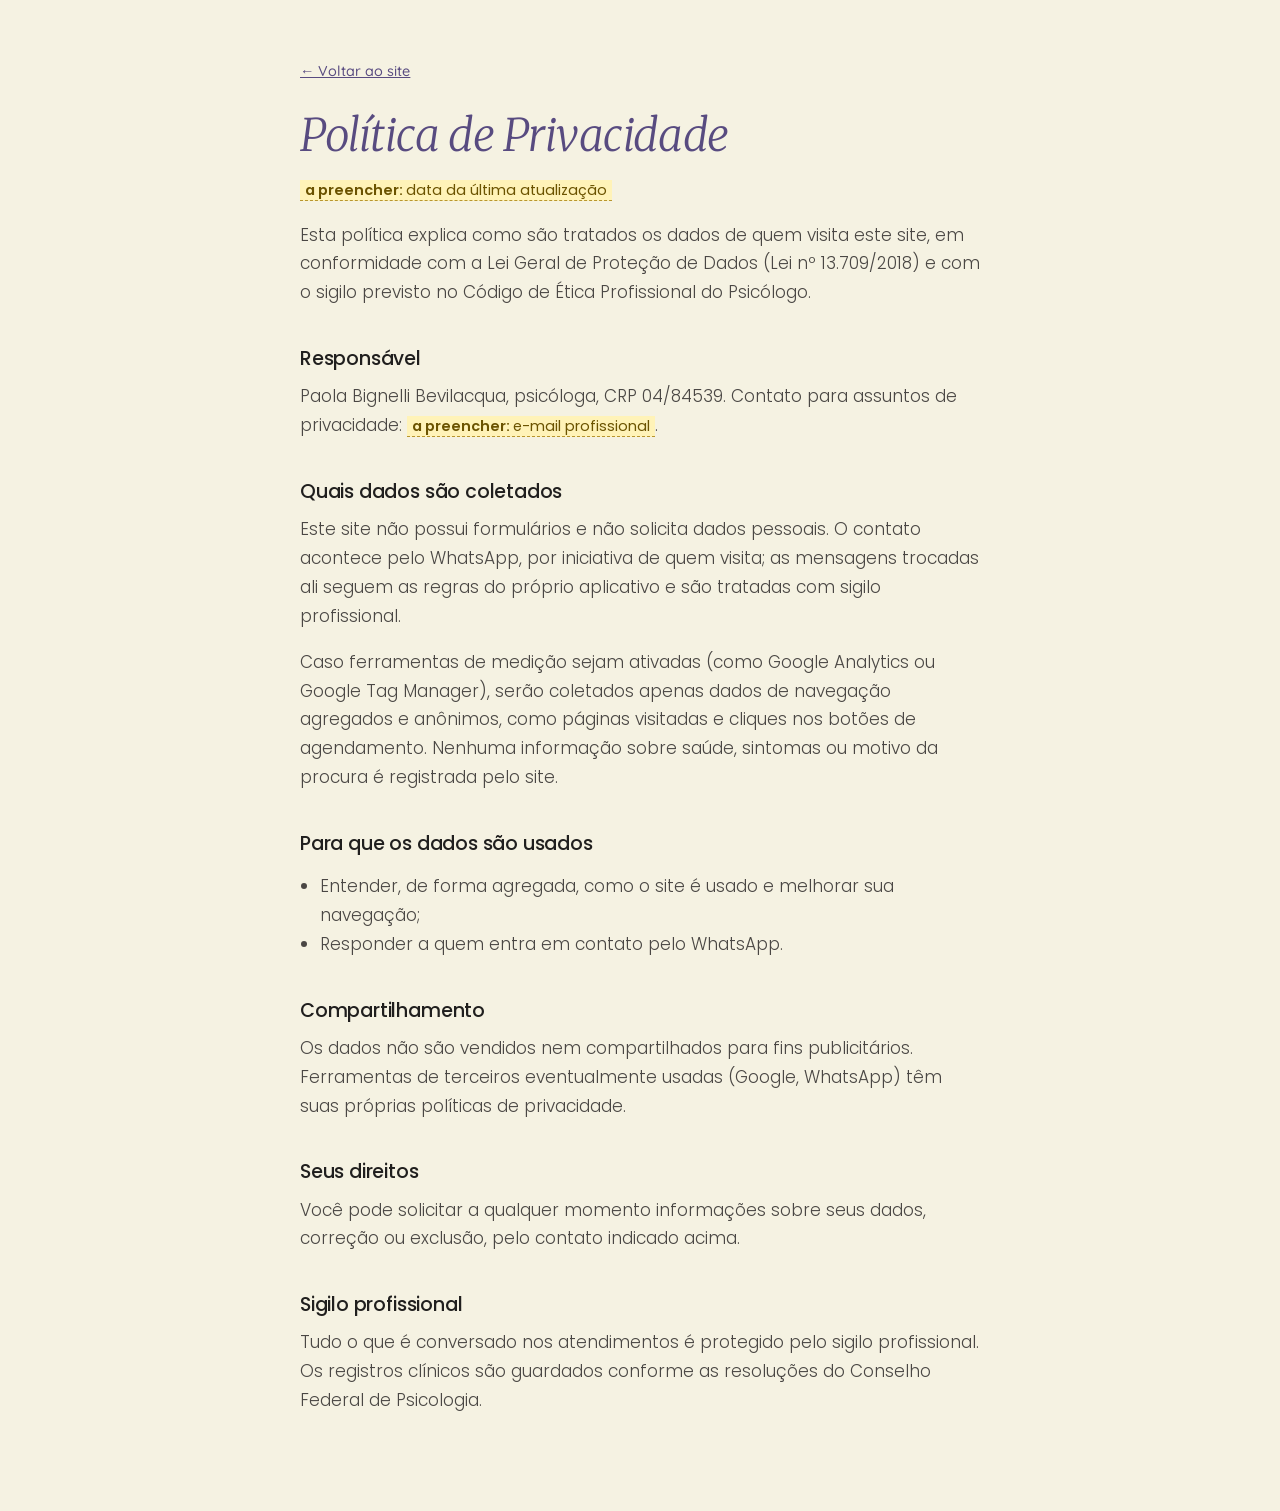
==== politica-de-privacidade.html @ f3b0ea05 "feat: landing page da Paola Bevilacqua Site estatico com as 9 secoes do briefing, identidade visual " ====
<!doctype html>
<html lang="pt-BR">
<head>
  <meta charset="utf-8">
  <meta name="viewport" content="width=device-width, initial-scale=1">
  <title>Política de Privacidade | Paola Bevilacqua</title>
  <meta name="robots" content="noindex">
  <link rel="icon" href="assets/favicon.svg" type="image/svg+xml">
  <link rel="preconnect" href="https://fonts.googleapis.com">
  <link rel="preconnect" href="https://fonts.gstatic.com" crossorigin>
  <link href="https://fonts.googleapis.com/css2?family=Merriweather:ital,wght@1,300;1,400&family=Poppins:wght@300;400;500;600&family=Quicksand:wght@500;600&display=swap" rel="stylesheet">
  <link rel="stylesheet" href="styles.css">
  <style>
    .doc { padding: 56px 0 96px; }
    .doc .wrap { max-width: 760px; }
    .doc h1 { font: italic 300 clamp(2rem, 5vw, 2.8rem)/1.2 var(--f-serif); color: var(--roxo); margin: 24px 0 12px; }
    .doc h2 { font-size: 1.2rem; margin: 40px 0 12px; }
    .doc p, .doc li { color: var(--tinta-2); }
    .doc ul { padding-left: 1.2em; }
    .voltar { font: 500 .9rem/1 var(--f-apoio); color: var(--roxo); }
  </style>
</head>
<body>
  <main class="doc">
    <div class="wrap">
      <a class="voltar" href="index.html">← Voltar ao site</a>
      <h1>Política de Privacidade</h1>
      <p><span class="pendente">data da última atualização</span></p>

      <p>Esta política explica como são tratados os dados de quem visita este site, em conformidade com a Lei Geral de Proteção de Dados (Lei nº 13.709/2018) e com o sigilo previsto no Código de Ética Profissional do Psicólogo.</p>

      <h2>Responsável</h2>
      <p>Paola Bignelli Bevilacqua, psicóloga, CRP 04/84539. Contato para assuntos de privacidade: <span class="pendente">e-mail profissional</span>.</p>

      <h2>Quais dados são coletados</h2>
      <p>Este site não possui formulários e não solicita dados pessoais. O contato acontece pelo WhatsApp, por iniciativa de quem visita; as mensagens trocadas ali seguem as regras do próprio aplicativo e são tratadas com sigilo profissional.</p>
      <p>Caso ferramentas de medição sejam ativadas (como Google Analytics ou Google Tag Manager), serão coletados apenas dados de navegação agregados e anônimos, como páginas visitadas e cliques nos botões de agendamento. Nenhuma informação sobre saúde, sintomas ou motivo da procura é registrada pelo site.</p>

      <h2>Para que os dados são usados</h2>
      <ul>
        <li>Entender, de forma agregada, como o site é usado e melhorar sua navegação;</li>
        <li>Responder a quem entra em contato pelo WhatsApp.</li>
      </ul>

      <h2>Compartilhamento</h2>
      <p>Os dados não são vendidos nem compartilhados para fins publicitários. Ferramentas de terceiros eventualmente usadas (Google, WhatsApp) têm suas próprias políticas de privacidade.</p>

      <h2>Seus direitos</h2>
      <p>Você pode solicitar a qualquer momento informações sobre seus dados, correção ou exclusão, pelo contato indicado acima.</p>

      <h2>Sigilo profissional</h2>
      <p>Tudo o que é conversado nos atendimentos é protegido pelo sigilo profissional. Os registros clínicos são guardados conforme as resoluções do Conselho Federal de Psicologia.</p>
    </div>
  </main>
</body>
</html>
---- styles.css ----
/* Paleta e tipografia do manual de marca (Projeto de Branding, p. 45-46) */
:root {
  --creme: #F5F2E2;
  --creme-2: #FBF9F1;
  --teal: #6895A5;          /* decorativo e títulos grandes */
  --teal-fundo: #46707F;    /* fundo com texto creme (contraste AA) */
  --teal-texto: #3D6474;    /* texto em teal sobre creme */
  --roxo: #584B80;
  --roxo-escuro: #463B69;
  --tinta: #201F1E;
  --tinta-2: #4A4744;
  --linha: rgba(32, 31, 30, .14);

  --f-sans: "Poppins", system-ui, -apple-system, "Segoe UI", sans-serif;
  --f-apoio: "Quicksand", "Poppins", sans-serif;
  --f-serif: "Merriweather", Georgia, serif;

  --gutter: 20px;
  --raio: 4px;
}

*, *::before, *::after { box-sizing: border-box; }
html { scroll-behavior: smooth; scroll-padding-top: 84px; -webkit-text-size-adjust: 100%; }
body {
  margin: 0;
  background: var(--creme);
  color: var(--tinta);
  font: 300 1.0625rem/1.7 var(--f-sans);
  -webkit-font-smoothing: antialiased;
  overflow-x: hidden;
}
img { max-width: 100%; display: block; }
a { color: inherit; }
h1, h2, h3 { margin: 0; font-weight: 500; line-height: 1.2; letter-spacing: -.01em; }
p { margin: 0 0 1em; }
p:last-child { margin-bottom: 0; }

.wrap { width: 100%; max-width: 1160px; margin: 0 auto; padding: 0 var(--gutter); }
@media (min-width: 768px) { :root { --gutter: 40px; } }

.skip { position: absolute; left: -999px; top: 8px; background: var(--roxo); color: var(--creme); padding: 8px 14px; z-index: 100; }
.skip:focus { left: 8px; }
:focus-visible { outline: 2px solid var(--roxo); outline-offset: 3px; }

.serif { font-family: var(--f-serif); font-style: italic; font-weight: 300; letter-spacing: 0; }

/* ---------- Botões ---------- */
.btn {
  display: inline-flex; align-items: center; justify-content: center; gap: .5em;
  min-height: 50px; padding: .8em 1.6em;
  background: var(--roxo); color: var(--creme);
  font: 500 1rem/1.2 var(--f-sans); text-decoration: none;
  border: 1px solid var(--roxo); border-radius: 999px;
  transition: background .25s, color .25s, transform .25s;
}
.btn:hover { background: var(--roxo-escuro); transform: translateY(-1px); }
.btn--ghost { background: transparent; color: var(--tinta); border-color: rgba(32,31,30,.35); }
.btn--ghost:hover { background: var(--tinta); color: var(--creme); }
.btn--claro { background: var(--creme); color: var(--roxo); border-color: var(--creme); }
.btn--claro:hover { background: #fff; }
.btn--sm { min-height: 42px; padding: .55em 1.2em; font-size: .9rem; }

/* Etiqueta: recurso do manual (caixa creme, borda pontilhada, leve rotação) */
.etiqueta {
  display: inline-block; margin: 0;
  background: var(--creme); color: var(--roxo);
  border: 1px dotted var(--tinta);
  padding: .35em .9em;
  font: italic 300 1.15rem/1.3 var(--f-sans);
  transform: rotate(-1.5deg);
  text-decoration: underline; text-underline-offset: 4px; text-decoration-thickness: 1px;
}
.etiqueta strong { font-weight: 600; }

.sobrelinha {
  font: 600 .8rem/1.4 var(--f-apoio); letter-spacing: .14em; text-transform: uppercase;
  color: var(--teal-texto); margin-bottom: 1rem;
}

.pendente {
  background: #FFF3B8; color: #6B5300; border-bottom: 1px dashed #B8962E;
  font-size: .85em; padding: 0 .35em; font-weight: 400;
}
.pendente::before { content: "a preencher: "; font-weight: 600; }

/* ---------- Topo ---------- */
.topo {
  position: sticky; top: 0; z-index: 20;
  background: rgba(245, 242, 226, .88);
  backdrop-filter: blur(10px); -webkit-backdrop-filter: blur(10px);
  border-bottom: 1px solid transparent; transition: border-color .3s;
}
.topo.rolou { border-bottom-color: var(--linha); }
.topo__in { display: flex; align-items: center; justify-content: space-between; gap: 16px; height: 72px; }
.marca { display: flex; align-items: center; gap: 10px; text-decoration: none; }
.marca img { width: 42px; height: auto; }
.marca__txt { display: flex; flex-direction: column; line-height: 1.15; }
.marca__txt strong { font-weight: 500; font-size: .98rem; }
.marca__txt small { font: 500 .72rem/1.3 var(--f-apoio); letter-spacing: .08em; color: var(--tinta-2); text-transform: uppercase; }
.menu { display: none; gap: 28px; }
.menu a { text-decoration: none; font-size: .92rem; font-weight: 400; color: var(--tinta-2); }
.menu a:hover { color: var(--roxo); }
@media (min-width: 920px) { .menu { display: flex; } }
.marca__txt strong, .btn { white-space: nowrap; }
@media (max-width: 420px) { .topo .so-largo { display: none; } .topo .btn--sm { padding: .5em 1.1em; } }

/* ---------- Hero ---------- */
.hero { padding: 40px 0 72px; position: relative; overflow: hidden; }
.hero::before { /* meia-lua roxa do manual (p. 3 do quadro de fundo) */
  content: ""; position: absolute; right: -180px; top: 120px;
  width: 420px; height: 420px; border-radius: 50%;
  border: 46px solid var(--teal); opacity: .16;
}
.hero__grid { display: grid; gap: 48px; align-items: center; position: relative; }
.hero__nome { font: 500 1rem/1.3 var(--f-sans); letter-spacing: .01em; margin-bottom: 22px; }
.hero__nome span { display: block; font: 600 .78rem/1.4 var(--f-apoio); letter-spacing: .14em; text-transform: uppercase; color: var(--teal-texto); margin-top: 4px; }
.hero__frase {
  font: italic 300 clamp(2.15rem, 6.4vw, 3.9rem)/1.12 var(--f-serif);
  color: var(--roxo); margin-bottom: 26px; max-width: 14ch;
}
.hero__lead { font-size: 1.08rem; color: var(--tinta-2); max-width: 36rem; margin-bottom: 32px; }
.hero__acoes { display: flex; flex-wrap: wrap; gap: 12px; margin-bottom: 22px; }
.hero__crp { font: 500 .82rem/1.5 var(--f-apoio); color: var(--tinta-2); letter-spacing: .02em; }

.hero__foto { margin: 0; position: relative; justify-self: center; width: min(100%, 420px); }
.hero__ceu {
  position: absolute; inset: 28px -22px -26px 34px;
  background: url("assets/ceu.webp") center/cover;
}
.hero__foto img { position: relative; width: 100%; height: auto; aspect-ratio: 497 / 677; object-fit: cover; }
.etiqueta--foto { position: absolute; left: -14px; bottom: 34px; font-size: 1.02rem; }

@media (max-width: 380px) { .hero__acoes .btn { width: 100%; } }
@media (max-width: 899px) {
  /* no celular a foto abre a página, num recorte horizontal no rosto */
  .hero { padding-top: 24px; }
  .hero::before { display: none; }
  .hero__grid { gap: 40px; }
  .hero__foto { order: -1; width: calc(100% - 22px); justify-self: start; }
  .hero__ceu { inset: 18px -22px -18px 22px; }
  .hero__foto img { aspect-ratio: 5 / 4; object-position: 50% 18%; }
  .etiqueta--foto { left: -6px; bottom: 18px; }
}
@media (min-width: 900px) {
  .hero { padding: 64px 0 112px; }
  .hero__grid { grid-template-columns: 1.15fr .85fr; gap: 72px; }
  .hero__foto { justify-self: end; }
}

/* ---------- Seções ---------- */
.sec { padding: 80px 0; position: relative; }
.sec--claro { background: var(--creme-2); }
.sec h2 { font-size: clamp(1.7rem, 3.8vw, 2.5rem); max-width: 22ch; }
.sec__cab { margin-bottom: 48px; max-width: 46rem; }
.sec__cab h2 { margin-bottom: 18px; }
.sec__intro { color: var(--tinta-2); font-size: 1.08rem; }
@media (min-width: 900px) { .sec { padding: 120px 0; } }

/* Identificação */
.demandas { list-style: none; margin: 0 0 56px; padding: 0; display: grid; gap: 1px; background: var(--linha); border: 1px solid var(--linha); }
.demanda { background: var(--creme-2); padding: 28px 26px 30px; }
.demanda h3 { font-size: 1.08rem; font-weight: 500; margin-bottom: 10px; color: var(--roxo); }
.demanda p { font: italic 300 1.02rem/1.6 var(--f-serif); color: var(--tinta-2); }
@media (min-width: 640px) { .demandas { grid-template-columns: repeat(2, 1fr); } }
@media (min-width: 980px) { .demandas { grid-template-columns: repeat(3, 1fr); } }

.ajuda { border-left: 3px solid var(--teal); padding: 4px 0 4px 26px; max-width: 46rem; }
.ajuda h3 { font-size: 1.3rem; margin-bottom: 12px; }
.ajuda p { color: var(--tinta-2); }

/* Sobre */
.sobre { display: grid; gap: 48px; align-items: start; }
.sobre__visual { margin: 0; }
.sobre__quadro {
  position: relative; aspect-ratio: 4 / 5; max-width: 440px;
  background: url("assets/textura-flor.webp") center/cover;
  display: flex; flex-direction: column; justify-content: flex-end; gap: 22px;
  padding: 34px;
}
.sobre__quadro::after { content: ""; position: absolute; inset: 0; background: linear-gradient(180deg, rgba(32,31,30,0) 35%, rgba(32,31,30,.42)); }
.sobre__quadro > * { position: relative; z-index: 1; }
.sobre__quadro img { width: 96px; filter: brightness(0) invert(95%) sepia(10%) saturate(300%); }
.sobre__quadro blockquote { margin: 0; color: var(--creme); font: italic 300 clamp(1.4rem, 2.6vw, 1.8rem)/1.3 var(--f-serif); max-width: 16ch; }
@media (max-width: 899px) { .sobre__quadro { aspect-ratio: 16 / 11; max-width: none; padding: 26px; } .sobre__quadro img { width: 72px; } }
.sobre__txt h2 { margin-bottom: 24px; }
.sobre__txt > p { color: var(--tinta-2); max-width: 38rem; }

.credenciais { margin: 36px 0 0; border-top: 1px solid var(--linha); }
.credenciais > div { display: grid; gap: 4px; padding: 16px 0; border-bottom: 1px solid var(--linha); }
.credenciais dt { font: 600 .76rem/1.4 var(--f-apoio); letter-spacing: .12em; text-transform: uppercase; color: var(--teal-texto); }
.credenciais dd { margin: 0; font-weight: 400; }
@media (min-width: 640px) { .credenciais > div { grid-template-columns: 210px 1fr; gap: 20px; } }
@media (min-width: 900px) { .sobre { grid-template-columns: .8fr 1.2fr; gap: 80px; } .sobre__visual { position: sticky; top: 110px; } }

/* Abordagem */
.sec--teal { background: var(--teal-fundo); color: var(--creme); overflow: hidden; }
.sec--teal h3 { color: #fff; }
.padrao { position: absolute; right: -90px; top: 60px; width: 520px; opacity: .08; filter: brightness(0) invert(1); pointer-events: none; }
.sec__cab--largo { max-width: 52rem; }
.sec__cab--largo .etiqueta { margin-bottom: 26px; }
.sec--teal h2.serif { font-size: clamp(1.45rem, 3.2vw, 2.15rem); line-height: 1.35; max-width: 34ch; }
.abord__cols { display: grid; gap: 40px; margin-bottom: 72px; }
.abord__cols h3 { font-size: 1.22rem; margin-bottom: 14px; }
.abord__cols p { color: rgba(245, 242, 226, .9); }
@media (min-width: 860px) { .abord__cols { grid-template-columns: 1fr 1fr; gap: 64px; } }

.valores__titulo { font: 600 .8rem/1.4 var(--f-apoio) !important; letter-spacing: .14em; text-transform: uppercase; color: var(--creme) !important; opacity: .85; margin-bottom: 20px; }
.valores { list-style: none; margin: 0; padding: 0; display: grid; gap: 12px; }
.valores li { border: 1px solid rgba(245, 242, 226, .28); padding: 20px 22px; display: flex; flex-direction: column; gap: 6px; }
.valores strong { font-weight: 500; font-size: 1.05rem; }
.valores span { font: italic 300 .95rem/1.5 var(--f-serif); color: rgba(245, 242, 226, .88); }
@media (min-width: 640px) { .valores { grid-template-columns: repeat(2, 1fr); } }
@media (min-width: 1000px) { .valores { grid-template-columns: repeat(5, 1fr); } }

/* Modalidades */
.modal { display: grid; gap: 48px; align-items: start; }
.modal__txt h2 { margin-bottom: 22px; }
.modal__txt p { color: var(--tinta-2); margin-bottom: 30px; max-width: 34rem; }
.praticas { list-style: none; margin: 0; padding: 8px 28px; background: var(--creme-2); border: 1px solid var(--linha); }
.praticas li { display: grid; gap: 2px; padding: 18px 0; border-bottom: 1px solid var(--linha); }
.praticas li:last-child { border-bottom: 0; }
.praticas__k { font: 600 .76rem/1.4 var(--f-apoio); letter-spacing: .12em; text-transform: uppercase; color: var(--roxo); }
@media (min-width: 900px) { .modal { grid-template-columns: 1fr 1fr; gap: 80px; } }

/* Agendamento */
.passos { list-style: none; margin: 0 0 48px; padding: 0; display: grid; gap: 16px; counter-reset: p; }
.passos li { background: var(--creme); border: 1px solid var(--linha); padding: 26px; position: relative; }
.passos__n {
  display: inline-grid; place-items: center; width: 38px; height: 38px; margin-bottom: 16px;
  border-radius: 50%; background: var(--roxo); color: var(--creme); font: 500 .95rem/1 var(--f-sans);
}
.passos h3 { font-size: 1.05rem; margin-bottom: 8px; }
.passos p { color: var(--tinta-2); font-size: .96rem; }
@media (min-width: 640px) { .passos { grid-template-columns: repeat(2, 1fr); } }
@media (min-width: 1000px) { .passos { grid-template-columns: repeat(4, 1fr); } }
.centro { text-align: center; }

/* FAQ */
.faq { display: grid; gap: 40px; }
.faq__cab h2 { margin-bottom: 16px; }
.faq__cab p:not(.sobrelinha) { color: var(--tinta-2); }
.faq__lista { border-top: 1px solid var(--linha); }
.faq details { border-bottom: 1px solid var(--linha); }
.faq summary {
  list-style: none; cursor: pointer; padding: 22px 44px 22px 0; position: relative;
  font-weight: 400; font-size: 1.05rem;
}
.faq summary::-webkit-details-marker { display: none; }
.faq summary::after {
  content: ""; position: absolute; right: 6px; top: 50%; width: 12px; height: 12px; margin-top: -8px;
  border-right: 1.5px solid var(--roxo); border-bottom: 1.5px solid var(--roxo);
  transform: rotate(45deg); transition: transform .25s;
}
.faq details[open] summary::after { transform: rotate(-135deg); margin-top: -2px; }
.faq summary:hover { color: var(--roxo); }
.faq details p { color: var(--tinta-2); padding: 0 0 24px; max-width: 44rem; }
@media (min-width: 900px) { .faq { grid-template-columns: .8fr 1.2fr; gap: 80px; } }

/* CTA final */
.final {
  background: var(--roxo) url("assets/textura-teal.webp") center/cover;
  background-blend-mode: soft-light;
  color: var(--creme); text-align: center; padding: 96px 0;
}
.final__in { max-width: 760px; }
.final h2 { font-size: clamp(2rem, 5.4vw, 3.4rem); line-height: 1.15; margin-bottom: 22px; }
.final p { color: rgba(245, 242, 226, .9); font-size: 1.08rem; margin: 0 auto 32px; max-width: 34rem; }
.final .final__alt { font-size: .92rem; margin: 26px auto 0; }
@media (min-width: 900px) { .final { padding: 140px 0; } }

/* Rodapé */
.rodape { background: var(--tinta); color: rgba(245, 242, 226, .78); padding: 64px 0 28px; font-size: .94rem; }
.rodape__grid { display: grid; gap: 36px; margin-bottom: 44px; }
.rodape img { width: 50px; margin-bottom: 16px; filter: brightness(0) invert(95%) sepia(10%) saturate(300%); }
.rodape__nome { color: var(--creme); font-weight: 500; margin-bottom: 6px; }
.rodape__k { font: 600 .74rem/1.4 var(--f-apoio); letter-spacing: .14em; text-transform: uppercase; color: var(--teal); margin-bottom: 12px; }
.rodape ul { list-style: none; margin: 0; padding: 0; display: grid; gap: 8px; }
.rodape a { text-decoration: none; }
.rodape a:hover { color: var(--creme); text-decoration: underline; }
.rodape__nota { border-top: 1px solid rgba(245, 242, 226, .14); padding-top: 24px; font-size: .82rem; color: rgba(245, 242, 226, .6); }
@media (min-width: 760px) { .rodape__grid { grid-template-columns: 1.4fr 1fr 1fr; } }

/* Botão flutuante */
.flutuante {
  position: fixed; right: 18px; bottom: 18px; z-index: 30;
  display: inline-flex; align-items: center; gap: 8px;
  background: var(--roxo); color: var(--creme); text-decoration: none;
  height: 56px; padding: 0 18px; border-radius: 999px;
  font: 500 .95rem/1 var(--f-sans);
  box-shadow: 0 10px 28px rgba(32, 31, 30, .22);
  transform: translateY(120px); opacity: 0; transition: transform .35s, opacity .35s, background .25s;
}
.flutuante.ver { transform: none; opacity: 1; }
.flutuante:hover { background: var(--roxo-escuro); }
@media (max-width: 520px) { .flutuante { width: 56px; padding: 0; justify-content: center; } .flutuante span { display: none; } }

/* Animação discreta de entrada */
.revela { opacity: 1; }
.js .revela { opacity: 0; transform: translateY(14px); transition: opacity .7s ease, transform .7s ease; }
.js .revela.ok { opacity: 1; transform: none; }
@media (prefers-reduced-motion: reduce) {
  html { scroll-behavior: auto; }
  .js .revela { opacity: 1; transform: none; transition: none; }
  .btn, .flutuante { transition: none; }
}
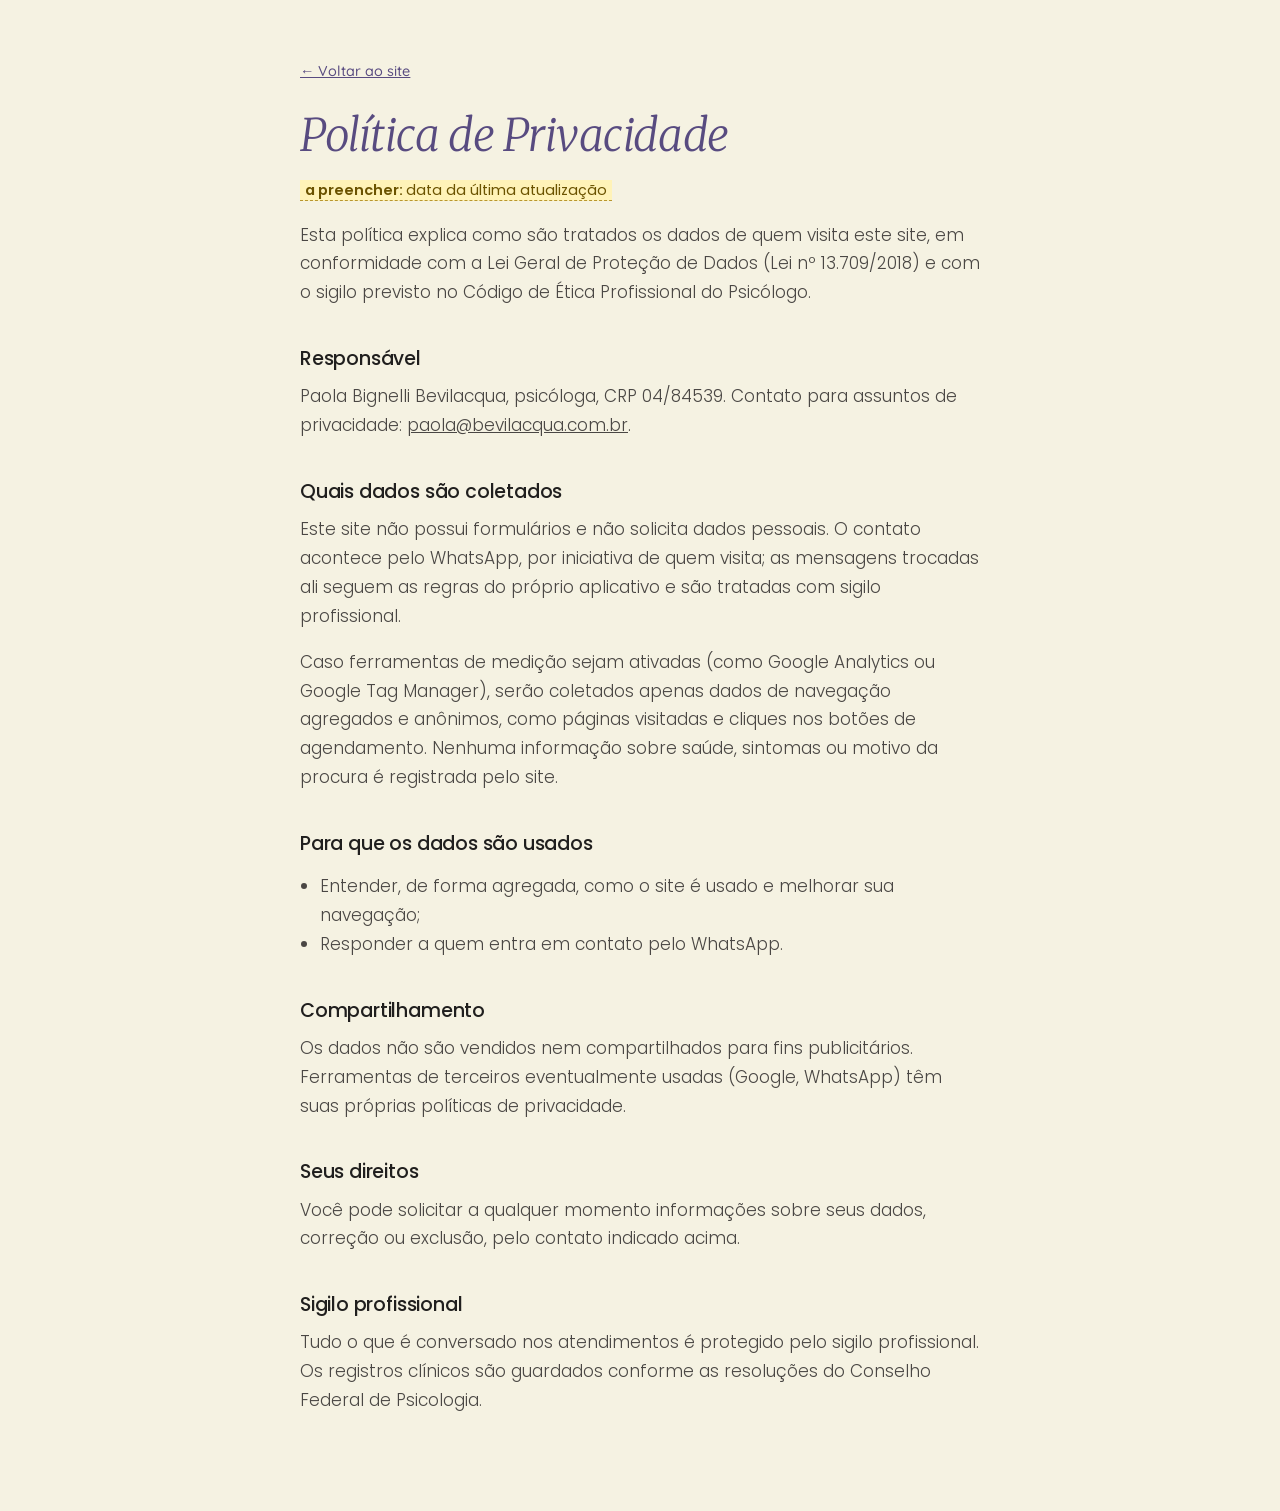
==== commit 989c01cb: "feat: WhatsApp, e-mail e Instagram da Paola Botoes de agendamento apontam para o WhatsApp (16) 98170" ====
--- a/politica-de-privacidade.html
+++ b/politica-de-privacidade.html
@@ -30,7 +30,7 @@
       <p>Esta política explica como são tratados os dados de quem visita este site, em conformidade com a Lei Geral de Proteção de Dados (Lei nº 13.709/2018) e com o sigilo previsto no Código de Ética Profissional do Psicólogo.</p>
 
       <h2>Responsável</h2>
-      <p>Paola Bignelli Bevilacqua, psicóloga, CRP 04/84539. Contato para assuntos de privacidade: <span class="pendente">e-mail profissional</span>.</p>
+      <p>Paola Bignelli Bevilacqua, psicóloga, CRP 04/84539. Contato para assuntos de privacidade: <a href="mailto:paola@bevilacqua.com.br">paola@bevilacqua.com.br</a>.</p>
 
       <h2>Quais dados são coletados</h2>
       <p>Este site não possui formulários e não solicita dados pessoais. O contato acontece pelo WhatsApp, por iniciativa de quem visita; as mensagens trocadas ali seguem as regras do próprio aplicativo e são tratadas com sigilo profissional.</p>
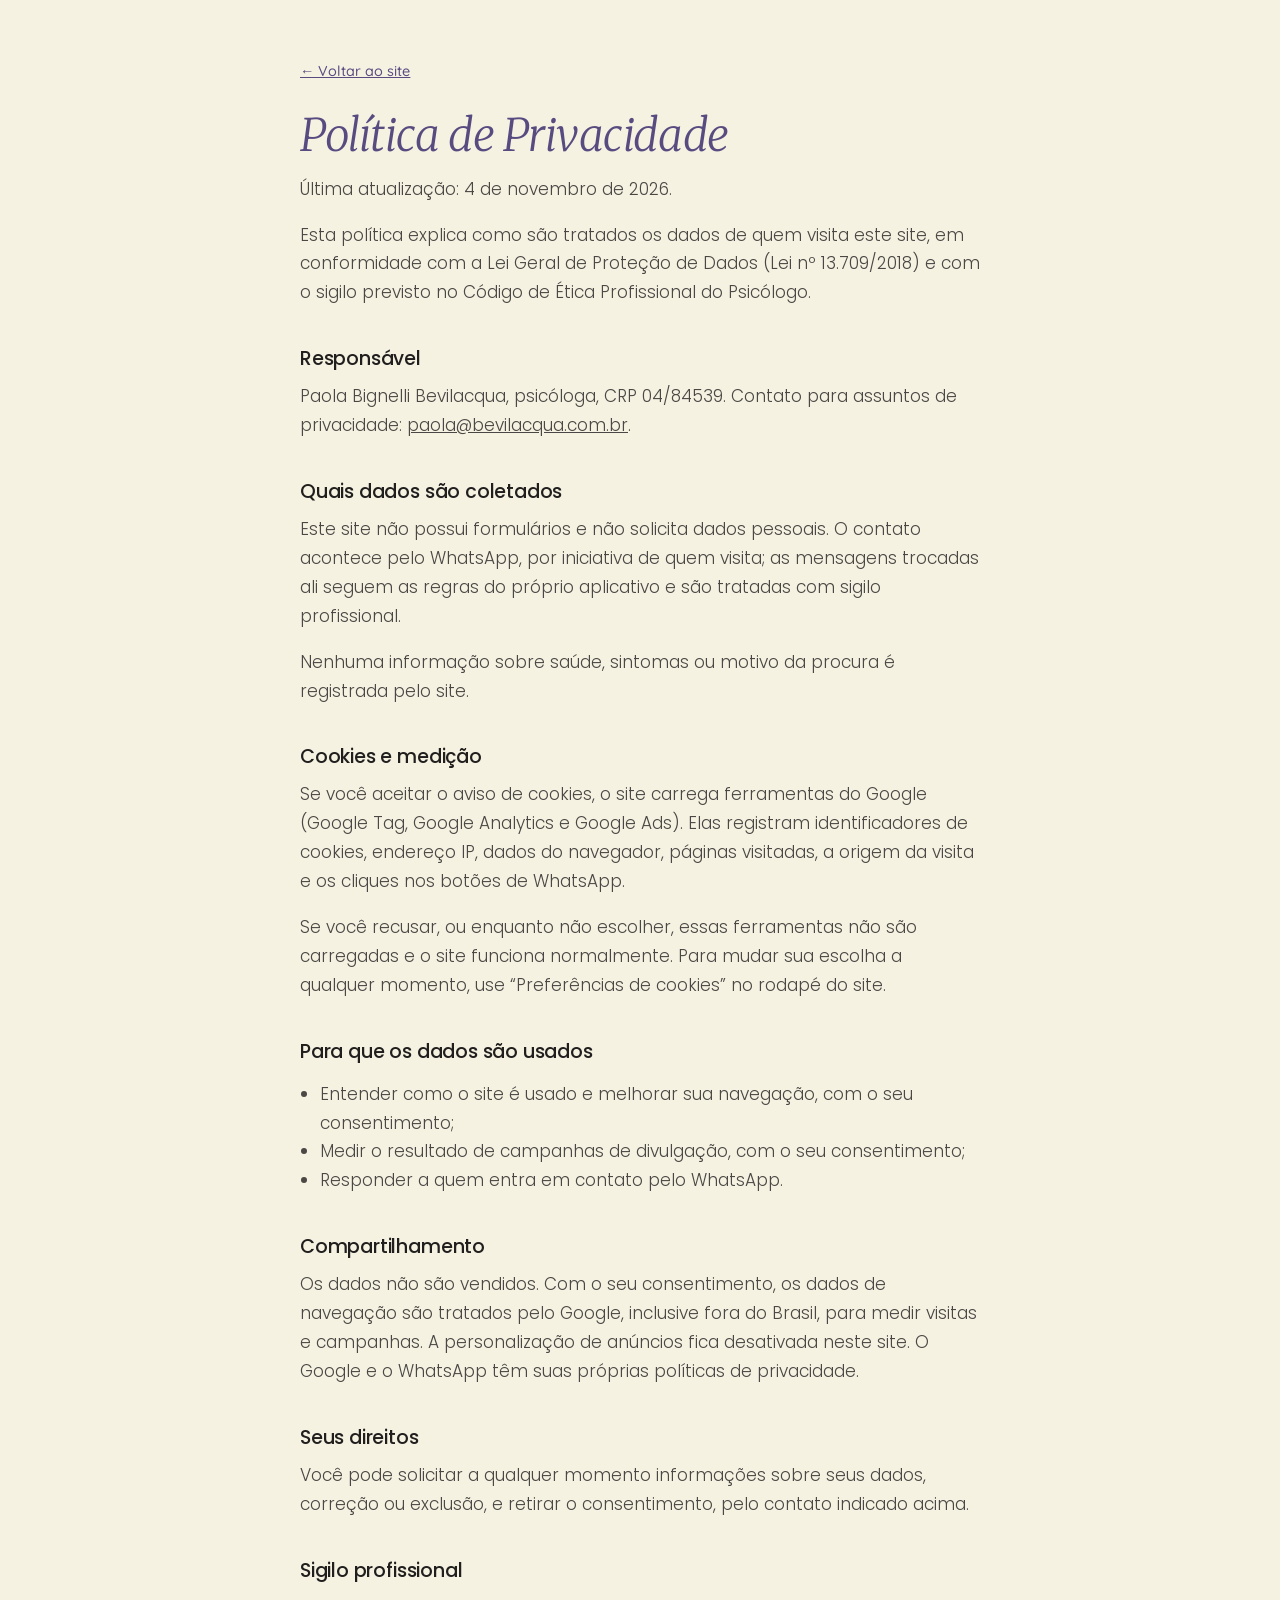
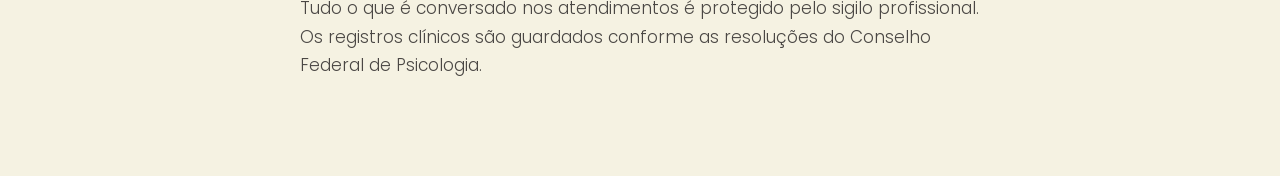
==== commit be4534f5: "feat: site pronto para campanhas e texto enxuto Tira temas, valores, pagamento e remarcacao; passos " ====
--- a/politica-de-privacidade.html
+++ b/politica-de-privacidade.html
@@ -25,7 +25,7 @@
     <div class="wrap">
       <a class="voltar" href="index.html">← Voltar ao site</a>
       <h1>Política de Privacidade</h1>
-      <p><span class="pendente">data da última atualização</span></p>
+      <p>Última atualização: 4 de novembro de 2026.</p>
 
       <p>Esta política explica como são tratados os dados de quem visita este site, em conformidade com a Lei Geral de Proteção de Dados (Lei nº 13.709/2018) e com o sigilo previsto no Código de Ética Profissional do Psicólogo.</p>
 
@@ -34,19 +34,24 @@
 
       <h2>Quais dados são coletados</h2>
       <p>Este site não possui formulários e não solicita dados pessoais. O contato acontece pelo WhatsApp, por iniciativa de quem visita; as mensagens trocadas ali seguem as regras do próprio aplicativo e são tratadas com sigilo profissional.</p>
-      <p>Caso ferramentas de medição sejam ativadas (como Google Analytics ou Google Tag Manager), serão coletados apenas dados de navegação agregados e anônimos, como páginas visitadas e cliques nos botões de agendamento. Nenhuma informação sobre saúde, sintomas ou motivo da procura é registrada pelo site.</p>
+      <p>Nenhuma informação sobre saúde, sintomas ou motivo da procura é registrada pelo site.</p>
+
+      <h2>Cookies e medição</h2>
+      <p>Se você aceitar o aviso de cookies, o site carrega ferramentas do Google (Google Tag, Google Analytics e Google Ads). Elas registram identificadores de cookies, endereço IP, dados do navegador, páginas visitadas, a origem da visita e os cliques nos botões de WhatsApp.</p>
+      <p>Se você recusar, ou enquanto não escolher, essas ferramentas não são carregadas e o site funciona normalmente. Para mudar sua escolha a qualquer momento, use “Preferências de cookies” no rodapé do site.</p>
 
       <h2>Para que os dados são usados</h2>
       <ul>
-        <li>Entender, de forma agregada, como o site é usado e melhorar sua navegação;</li>
+        <li>Entender como o site é usado e melhorar sua navegação, com o seu consentimento;</li>
+        <li>Medir o resultado de campanhas de divulgação, com o seu consentimento;</li>
         <li>Responder a quem entra em contato pelo WhatsApp.</li>
       </ul>
 
       <h2>Compartilhamento</h2>
-      <p>Os dados não são vendidos nem compartilhados para fins publicitários. Ferramentas de terceiros eventualmente usadas (Google, WhatsApp) têm suas próprias políticas de privacidade.</p>
+      <p>Os dados não são vendidos. Com o seu consentimento, os dados de navegação são tratados pelo Google, inclusive fora do Brasil, para medir visitas e campanhas. A personalização de anúncios fica desativada neste site. O Google e o WhatsApp têm suas próprias políticas de privacidade.</p>
 
       <h2>Seus direitos</h2>
-      <p>Você pode solicitar a qualquer momento informações sobre seus dados, correção ou exclusão, pelo contato indicado acima.</p>
+      <p>Você pode solicitar a qualquer momento informações sobre seus dados, correção ou exclusão, e retirar o consentimento, pelo contato indicado acima.</p>
 
       <h2>Sigilo profissional</h2>
       <p>Tudo o que é conversado nos atendimentos é protegido pelo sigilo profissional. Os registros clínicos são guardados conforme as resoluções do Conselho Federal de Psicologia.</p>
--- a/styles.css
+++ b/styles.css
@@ -156,16 +156,9 @@
 .sec__intro { color: var(--tinta-2); font-size: 1.08rem; }
 @media (min-width: 900px) { .sec { padding: 120px 0; } }
 
-/* Identificação */
-.demandas { list-style: none; margin: 0 0 56px; padding: 0; display: grid; gap: 1px; background: var(--linha); border: 1px solid var(--linha); }
-.demanda { background: var(--creme-2); padding: 28px 26px 30px; }
-.demanda h3 { font-size: 1.08rem; font-weight: 500; margin-bottom: 10px; color: var(--roxo); }
-.demanda p { font: italic 300 1.02rem/1.6 var(--f-serif); color: var(--tinta-2); }
-@media (min-width: 640px) { .demandas { grid-template-columns: repeat(2, 1fr); } }
-@media (min-width: 980px) { .demandas { grid-template-columns: repeat(3, 1fr); } }
 
 .ajuda { border-left: 3px solid var(--teal); padding: 4px 0 4px 26px; max-width: 46rem; }
-.ajuda h3 { font-size: 1.3rem; margin-bottom: 12px; }
+.sec .ajuda h2 { margin-bottom: 14px; max-width: none; }
 .ajuda p { color: var(--tinta-2); }
 
 /* Sobre */
@@ -199,18 +192,11 @@
 .sec__cab--largo { max-width: 52rem; }
 .sec__cab--largo .etiqueta { margin-bottom: 26px; }
 .sec--teal h2.serif { font-size: clamp(1.45rem, 3.2vw, 2.15rem); line-height: 1.35; max-width: 34ch; }
-.abord__cols { display: grid; gap: 40px; margin-bottom: 72px; }
+.abord__cols { display: grid; gap: 40px; }
 .abord__cols h3 { font-size: 1.22rem; margin-bottom: 14px; }
 .abord__cols p { color: rgba(245, 242, 226, .9); }
 @media (min-width: 860px) { .abord__cols { grid-template-columns: 1fr 1fr; gap: 64px; } }
 
-.valores__titulo { font: 600 .8rem/1.4 var(--f-apoio) !important; letter-spacing: .14em; text-transform: uppercase; color: var(--creme) !important; opacity: .85; margin-bottom: 20px; }
-.valores { list-style: none; margin: 0; padding: 0; display: grid; gap: 12px; }
-.valores li { border: 1px solid rgba(245, 242, 226, .28); padding: 20px 22px; display: flex; flex-direction: column; gap: 6px; }
-.valores strong { font-weight: 500; font-size: 1.05rem; }
-.valores span { font: italic 300 .95rem/1.5 var(--f-serif); color: rgba(245, 242, 226, .88); }
-@media (min-width: 640px) { .valores { grid-template-columns: repeat(2, 1fr); } }
-@media (min-width: 1000px) { .valores { grid-template-columns: repeat(5, 1fr); } }
 
 /* Modalidades */
 .modal { display: grid; gap: 48px; align-items: start; }
@@ -292,14 +278,132 @@
 }
 .flutuante.ver { transform: none; opacity: 1; }
 .flutuante:hover { background: var(--roxo-escuro); }
-@media (max-width: 520px) { .flutuante { width: 56px; padding: 0; justify-content: center; } .flutuante span { display: none; } }
-
-/* Animação discreta de entrada */
+
+/* ---------- Movimento ----------
+   Tudo depende da classe "anima" no <html>, que só existe quando o visitante não pediu
+   menos movimento no sistema. Sem ela (ou sem JS), a página aparece inteira e parada. */
+:root { --suave: cubic-bezier(.2, .7, .2, 1); }
+
+/* Barra fina de progresso de leitura no topo */
+.topo::after {
+  content: ""; position: absolute; left: 0; bottom: -1px; width: 100%; height: 2px;
+  background: linear-gradient(90deg, var(--teal), var(--roxo));
+  transform: scaleX(var(--prog, 0)); transform-origin: left; opacity: .75;
+}
+
+/* Traço antes das sobrelinhas */
+.sobrelinha::before {
+  content: ""; display: inline-block; width: 26px; height: 1px; margin-right: 12px;
+  vertical-align: middle; background: currentColor; transform-origin: left;
+}
+
+@keyframes sobe { from { opacity: 0; transform: translateY(22px); } to { opacity: 1; transform: none; } }
+@keyframes aparece { from { opacity: 0; } to { opacity: 1; } }
+@keyframes revelaFoto { from { clip-path: inset(100% 0 0 0); transform: scale(1.06); } to { clip-path: inset(0); transform: none; } }
+@keyframes ceu { from { opacity: 0; transform: translate(-26px, -20px); } to { opacity: 1; transform: none; } }
+@keyframes cola { from { opacity: 0; transform: translateY(14px) rotate(-9deg); } to { opacity: 1; transform: rotate(-1.5deg); } }
+@keyframes boia { from { transform: translateY(0) scale(1); } to { transform: translateY(-18px) scale(1.04); } }
+@keyframes pop { 0% { transform: scale(.4); } 70% { transform: scale(1.12); } 100% { transform: scale(1); } }
+@keyframes onda { from { opacity: .55; transform: scale(1); } to { opacity: 0; transform: scale(1.7); } }
+@keyframes respira { from { transform: scale(1.04); } to { transform: scale(1.12) translate(-1.5%, 1%); } }
+
+/* Topo: entrada em cascata ao carregar */
+.anima .topo { animation: aparece .8s ease both; }
+.anima .hero__nome { animation: sobe .9s var(--suave) .05s both; }
+.anima .hero__frase:not(.dividida) { animation: aparece .4s 1.4s both; } /* reserva se o JS não rodar */
+.anima .hero__frase .pal { display: inline-block; animation: sobe .9s var(--suave) both; animation-delay: calc(.2s + var(--i) * 55ms); }
+.anima .hero__lead { animation: sobe .9s var(--suave) .8s both; }
+.anima .hero__acoes { animation: sobe .9s var(--suave) .95s both; }
+.anima .hero__crp { animation: aparece 1s ease 1.15s both; }
+.anima .hero__foto img { animation: revelaFoto 1.4s var(--suave) .15s both; }
+.anima .hero__ceu { animation: ceu 1.5s var(--suave) .4s both; }
+.anima .etiqueta--foto { animation: cola .9s var(--suave) 1.2s both; }
+.anima .hero::before { animation: boia 9s ease-in-out infinite alternate; }
+
+/* Entrada ao rolar; --d é o atraso em cascata calculado no main.js */
+.anima .revela {
+  opacity: 0; transform: translateY(22px);
+  transition: opacity .9s var(--suave), transform .9s var(--suave), filter .9s var(--suave);
+  transition-delay: var(--d, 0ms);
+}
+.anima .revela.ok { opacity: 1; transform: none; }
+.anima h2.revela { filter: blur(6px); }
+.anima h2.revela.ok { filter: none; }
+.anima .sobre__visual.revela { transform: translateX(-28px); }
+.anima .sobre__visual.revela.ok { transform: none; }
+.anima .etiqueta.revela { transform: translateY(14px) rotate(-8deg); }
+.anima .etiqueta.revela.ok { transform: rotate(-1.5deg); }
+.anima .sobrelinha.revela::before { transform: scaleX(0); transition: transform 1s var(--suave) .25s; }
+.anima .sobrelinha.revela.ok::before { transform: scaleX(1); }
+.anima .passos li.ok .passos__n { animation: pop .7s var(--suave) calc(var(--d, 0ms) + .2s) both; }
+.anima .sobre__visual.ok .sobre__quadro > img { animation: sobe 1s var(--suave) .4s both; }
+.anima .sobre__visual.ok blockquote { animation: sobe 1s var(--suave) .6s both; }
+
+/* Textura do convite final respira devagar */
+.final { position: relative; overflow: hidden; isolation: isolate; }
+.anima .final { background-image: none; } /* a textura passa para o ::before, que se move */
+.anima .final::before {
+  content: ""; position: absolute; inset: 0; z-index: -1;
+  background: url("assets/textura-teal.webp") center/cover; mix-blend-mode: soft-light; opacity: .55;
+  animation: respira 18s ease-in-out infinite alternate;
+}
+
+/* Respostas do FAQ abrem deslizando (navegadores com ::details-content) */
+html { interpolate-size: allow-keywords; }
+.faq details::details-content { block-size: 0; overflow: hidden; transition: block-size .45s var(--suave), content-visibility .45s allow-discrete; }
+.faq details[open]::details-content { block-size: auto; }
+.anima .faq details[open] p { animation: sobe .6s var(--suave) both; }
+
+/* Passar o mouse */
+.passos li { transition: border-color .35s ease, box-shadow .35s ease; }
+.passos li:hover { border-color: rgba(88, 75, 128, .35); box-shadow: 0 12px 30px -18px rgba(88, 75, 128, .45); }
+.hero__foto img { transition: filter .6s ease; }
+.hero__foto:hover img { filter: saturate(1.08) brightness(1.03); }
+.menu a { position: relative; }
+.menu a::after {
+  content: ""; position: absolute; left: 0; right: 0; bottom: -4px; height: 1px;
+  background: currentColor; transform: scaleX(0); transition: transform .35s var(--suave);
+}
+.menu a:hover::after { transform: scaleX(1); }
+
+/* Botão flutuante: três ondas suaves quando aparece */
+.flutuante::after {
+  content: ""; position: absolute; inset: 0; border-radius: inherit;
+  border: 2px solid var(--roxo); opacity: 0; pointer-events: none;
+}
+.anima .flutuante.ver::after { animation: onda 2.2s ease-out .6s 3; }
+
+/* Celular: WhatsApp sempre visível, em barra fixa */
+@media (max-width: 767px) {
+  .flutuante {
+    left: 12px; right: 12px; bottom: calc(12px + env(safe-area-inset-bottom));
+    justify-content: center; transform: none; opacity: 1;
+  }
+  .anima .flutuante.ver::after { animation: none; }
+  .rodape { padding-bottom: 96px; }
+}
+
+/* Aviso de cookies */
+.cookies {
+  position: fixed; z-index: 40; left: 18px; bottom: 18px; width: min(560px, calc(100% - 240px));
+  display: flex; flex-direction: column; gap: 14px; padding: 20px 22px;
+  background: var(--creme-2); border: 1px solid var(--linha); border-radius: var(--raio);
+  box-shadow: 0 14px 40px rgba(32, 31, 30, .2); font-size: .92rem; line-height: 1.55;
+}
+.cookies[hidden] { display: none; }
+.cookies p { margin: 0; color: var(--tinta-2); }
+.cookies__acoes { display: flex; flex-wrap: wrap; gap: 10px; }
+.link-cookies { padding: 0; background: none; border: 0; color: inherit; font: inherit; cursor: pointer; }
+.link-cookies:hover { color: var(--creme); text-decoration: underline; }
+.link-cookies[hidden] { display: none; }
+@media (max-width: 767px) {
+  .cookies { left: 12px; right: 12px; width: auto; bottom: calc(80px + env(safe-area-inset-bottom)); }
+}
+
+/* Sem animação: tudo visível e parado */
 .revela { opacity: 1; }
-.js .revela { opacity: 0; transform: translateY(14px); transition: opacity .7s ease, transform .7s ease; }
-.js .revela.ok { opacity: 1; transform: none; }
 @media (prefers-reduced-motion: reduce) {
   html { scroll-behavior: auto; }
-  .js .revela { opacity: 1; transform: none; transition: none; }
-  .btn, .flutuante { transition: none; }
-}
+  .btn, .flutuante, .menu a::after { transition: none; }
+  .faq details::details-content { transition: none; }
+}
